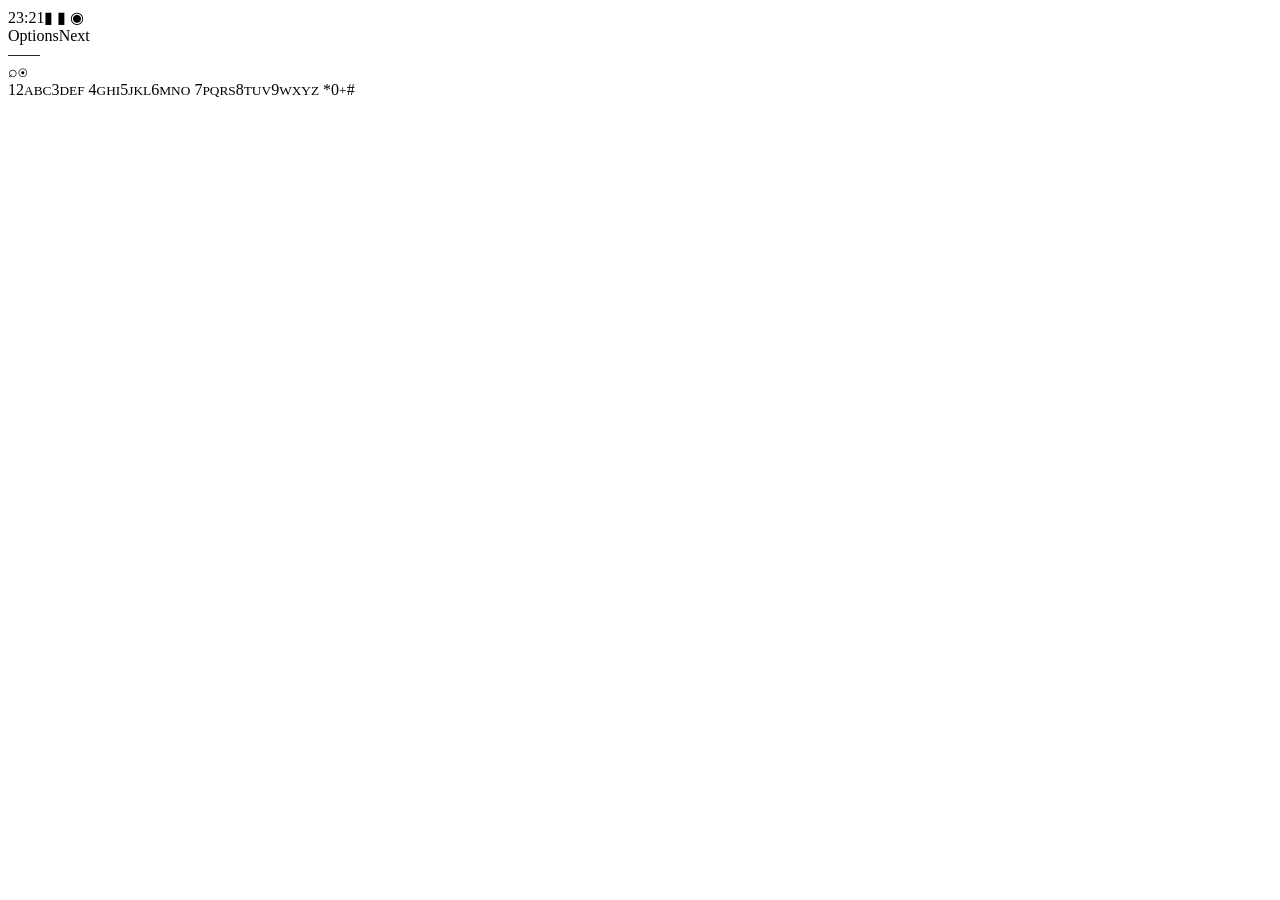
==== index.html @ 4cb45d7b "feat(qs): add standalone QIN S1 prototype entry point" ====
<!doctype html>
<html lang="en" data-theme="android17">
<head>
  <meta charset="utf-8">
  <meta name="viewport" content="width=device-width,initial-scale=1,maximum-scale=1,user-scalable=no">
  <meta name="theme-color" content="#151b18">
  <title>QIN S1 Quick Settings</title>
  <link rel="stylesheet" href="src/themes/base.css">
  <link rel="stylesheet" href="src/themes/android17.css">
  <link rel="stylesheet" href="src/themes/oneui8.css">
  <link rel="stylesheet" href="src/themes/nothingos5.css">
</head>
<body class="single-view">
  <main class="device" aria-label="QIN S1 Quick Settings prototype">
    <section class="screen" id="screen" aria-label="Quick Settings" tabindex="-1">
      <header class="status-row"><span>23:21</span><span class="status-icons">▮ ▮ ◉</span></header>
      <div id="qs-root" class="qs-root"></div>
      <footer class="softkey-hints"><span>Options</span><span>Next</span></footer>
    </section>
    <section class="keypad" aria-label="QIN S1 keypad">
      <div class="soft-row"><span class="soft-key">—</span><span class="nav-ring"><i></i></span><span class="soft-key">—</span></div>
      <div class="call-row"><span>⌕</span><span>◉</span></div>
      <div class="number-grid" aria-hidden="true">
        <span>1<small></small></span><span>2<small>ABC</small></span><span>3<small>DEF</small></span>
        <span>4<small>GHI</small></span><span>5<small>JKL</small></span><span>6<small>MNO</small></span>
        <span>7<small>PQRS</small></span><span>8<small>TUV</small></span><span>9<small>WXYZ</small></span>
        <span>*<small></small></span><span>0<small>+</small></span><span>#<small></small></span>
      </div>
    </section>
  </main>
  <script type="module" src="src/app.js"></script>
</body>
</html>
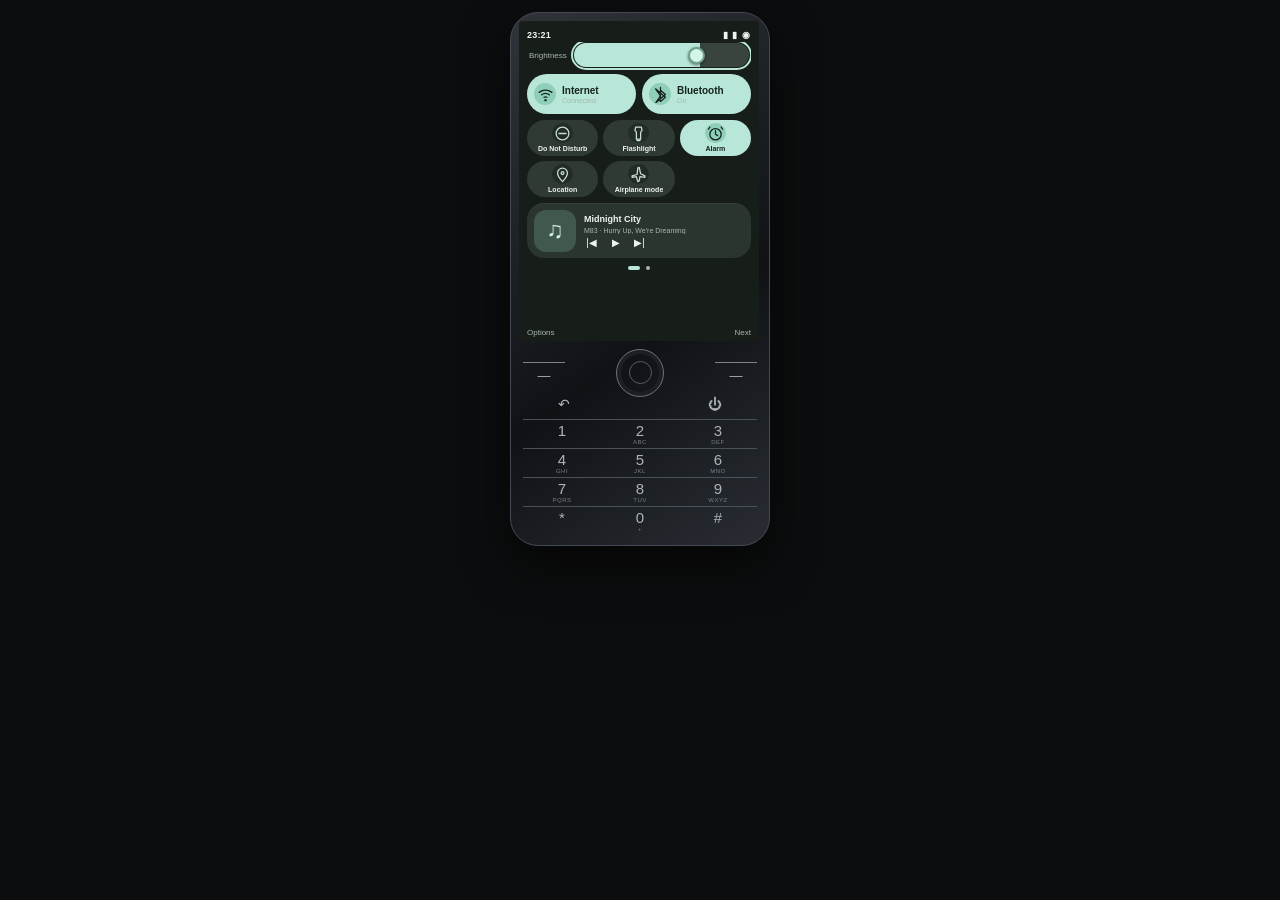
==== commit 86053ef6: "fix(qs): label keypad back and end keys" ====
--- a/index.html
+++ b/index.html
@@ -19,7 +19,7 @@
     </section>
     <section class="keypad" aria-label="QIN S1 keypad">
       <div class="soft-row"><span class="soft-key">—</span><span class="nav-ring"><i></i></span><span class="soft-key">—</span></div>
-      <div class="call-row"><span>⌕</span><span>◉</span></div>
+      <div class="call-row"><span class="back-key" aria-label="Back">↶</span><span class="end-key" aria-label="End">⏻</span></div>
       <div class="number-grid" aria-hidden="true">
         <span>1<small></small></span><span>2<small>ABC</small></span><span>3<small>DEF</small></span>
         <span>4<small>GHI</small></span><span>5<small>JKL</small></span><span>6<small>MNO</small></span>
--- a/src/themes/base.css
+++ b/src/themes/base.css
@@ -0,0 +1,58 @@
+*{box-sizing:border-box}
+html,body{margin:0;min-height:100%;background:#0c0d0e;color:var(--text);font-family:Arial,sans-serif}
+body{display:grid;place-items:center;padding:12px}
+.device{width:260px;padding:8px;border-radius:28px;background:linear-gradient(145deg,#30343a,#101216 60%,#292d33);box-shadow:0 18px 48px #0009;border:1px solid #444a52}
+.screen{width:240px;height:320px;overflow:hidden;position:relative;background:var(--bg);color:var(--text);border-radius:3px;display:flex;flex-direction:column;padding:7px 8px 19px}
+.status-row{height:14px;flex:0 0 14px;display:flex;justify-content:space-between;align-items:center;font-size:9px;font-weight:700;letter-spacing:.2px}
+.status-icons{letter-spacing:1px}
+.qs-root{min-height:0;flex:1;overflow:hidden;position:relative}
+.qs-page{height:100%;display:flex;flex-direction:column;gap:6px;min-height:0}
+.softkey-hints{position:absolute;bottom:4px;left:8px;right:8px;display:flex;justify-content:space-between;font-size:8px;color:var(--muted);pointer-events:none}
+.tile{min-width:0;min-height:0;border:0;color:var(--text);background:var(--tile);border-radius:var(--tile-radius);display:flex;align-items:center;justify-content:flex-start;gap:6px;padding:5px 7px;font:inherit;text-align:left;outline:0}
+.tile-icon{width:22px;height:22px;flex:0 0 22px;display:grid;place-items:center;border-radius:50%;background:var(--icon-bg);color:var(--icon);font-size:16px;font-weight:700}
+.tile-icon svg{width:17px;height:17px}
+.tile-copy{min-width:0;display:flex;flex-direction:column;gap:1px}
+.tile-copy b{font-size:10px;line-height:1.1;font-weight:700;white-space:nowrap;overflow:hidden;text-overflow:ellipsis}
+.tile-copy small{font-size:7px;color:var(--muted);white-space:nowrap}
+.wide-tiles{display:grid;grid-template-columns:1fr 1fr;gap:6px;height:40px;flex:0 0 40px}
+.tile-wide{height:40px}
+.tile-grid{display:grid;grid-template-columns:repeat(3,minmax(0,1fr));grid-template-rows:repeat(2,36px);gap:5px;flex:0 0 77px}
+.tile-grid .tile{padding:4px 5px;gap:4px}
+.tile-grid .tile-icon{width:20px;height:20px;flex-basis:20px;font-size:14px}
+.tile-grid .tile-copy b{font-size:8px}
+.tile.is-active{background:var(--tile-active);color:var(--active-text)}
+.tile.is-active .tile-icon{background:var(--active-icon-bg);color:var(--active-icon)}
+.is-focused{outline:2px solid var(--focus)!important;outline-offset:1px;position:relative;z-index:2}
+.slider-wrap{display:flex;align-items:center;gap:7px;min-height:26px;flex:0 0 26px;padding:0 2px}
+.slider-label{font-size:8px;color:var(--muted);width:42px;flex:0 0 42px;white-space:nowrap}
+.slider-wrap input{width:100%;min-width:0;height:18px;margin:0;appearance:none;background:var(--slider-track);border-radius:99px;outline:none}
+.slider-wrap input::-webkit-slider-thumb{appearance:none;width:17px;height:17px;border-radius:50%;background:var(--slider-thumb);border:2px solid var(--slider-thumb-border);box-shadow:0 1px 3px #0008}
+.slider-wrap input::-moz-range-thumb{width:13px;height:13px;border-radius:50%;background:var(--slider-thumb);border:2px solid var(--slider-thumb-border)}
+.media-card{min-height:0;flex:1;display:flex;align-items:center;gap:8px;padding:7px;background:var(--media-bg);border-radius:var(--card-radius);outline:0}
+.media-card.is-compact{flex:1;min-height:46px;max-height:55px}
+.album-art{width:42px;height:42px;flex:0 0 42px;display:grid;place-items:center;border-radius:var(--art-radius);background:var(--art-bg);color:var(--art-color);font-size:23px;font-weight:700}
+.media-info{min-width:0;flex:1;display:flex;flex-direction:column;gap:3px}
+.media-info b{font-size:9px;white-space:nowrap;overflow:hidden;text-overflow:ellipsis}
+.media-info small{font-size:7px;color:var(--muted);white-space:nowrap;overflow:hidden;text-overflow:ellipsis}
+.media-controls{display:flex;gap:9px;align-items:center}
+.media-controls button{padding:0;border:0;background:none;color:var(--text);font-size:10px;min-width:15px}
+.page-dots{height:8px;flex:0 0 8px;display:flex;justify-content:center;align-items:center;gap:6px}
+.page-dots i{width:4px;height:4px;border-radius:50%;background:var(--muted)}
+.page-dots i.is-current{width:12px;border-radius:6px;background:var(--focus)}
+.notifications-row{padding:7px 8px;background:var(--media-bg);border-radius:var(--card-radius);display:flex;flex-direction:column;gap:7px;outline:0}
+.notifications-row>b{font-size:9px;letter-spacing:.5px}
+.notification-icons{display:flex;justify-content:space-between}
+.notification-icons i{width:23px;height:23px;border-radius:50%;display:grid;place-items:center;background:var(--icon-bg);color:var(--icon);font-style:normal;font-size:10px}
+.page-1 .media-card{flex:0 0 92px}
+.page-1 .slider-wrap{flex:0 0 30px}
+.page-1 .page-dots{margin-top:auto}
+.keypad{padding:8px 4px 2px;color:#aeb3ba}
+.soft-row{height:47px;display:flex;align-items:center;justify-content:space-between}
+.soft-key{width:42px;text-align:center;border-top:1px solid #7b828b;padding-top:5px;font-size:13px}
+.nav-ring{width:48px;height:48px;border:1px solid #6e747d;border-radius:50%;display:grid;place-items:center;box-shadow:inset 0 0 0 4px #1c2026}
+.nav-ring i{width:23px;height:23px;border:1px solid #555d67;border-radius:50%}
+.call-row{height:23px;display:flex;justify-content:space-between;padding:0 35px;font-size:14px}
+.number-grid{display:grid;grid-template-columns:repeat(3,1fr);text-align:center}
+.number-grid>span{height:29px;border-top:1px solid #4b5159;padding-top:2px;font-size:15px}
+.number-grid small{display:block;font-size:6px;color:#777f89;letter-spacing:.5px}
+@media(max-height:500px){body{padding:4px}.device{transform:scale(.88);transform-origin:center}}
--- a/src/themes/android17.css
+++ b/src/themes/android17.css
@@ -0,0 +1,7 @@
+html[data-theme="android17"]{--bg:#171d19;--text:#eef5ef;--muted:#a8b8ae;--tile:#303a34;--tile-active:#b8e6d8;--active-text:#14231c;--icon-bg:#222c26;--icon:#c6ded2;--active-icon-bg:#8fcfba;--active-icon:#13231c;--focus:#b8e6d8;--slider-track:linear-gradient(90deg,#b8e6d8 0 72%,#38443c 72%);--slider-thumb:#d2f5e8;--slider-thumb-border:#709f8b;--media-bg:#29352e;--card-radius:17px;--tile-radius:24px;--art-radius:12px;--art-bg:#41594d;--art-color:#d3f5e6}
+html[data-theme="android17"] .slider-wrap:not(.is-vertical) input{height:24px;border-radius:99px}
+html[data-theme="android17"] .slider-wrap:not(.is-vertical) .slider-label{width:38px;flex-basis:38px}
+html[data-theme="android17"] .tile-grid .tile{border-radius:50px;justify-content:center;flex-direction:column;gap:2px;padding:2px}
+html[data-theme="android17"] .tile-grid .tile-icon{width:21px;height:21px}
+html[data-theme="android17"] .tile-grid .tile-copy b{font-size:7px}
+html[data-theme="android17"] .media-card{box-shadow:inset 0 1px #ffffff0c}
--- a/src/themes/oneui8.css
+++ b/src/themes/oneui8.css
@@ -0,0 +1,10 @@
+html[data-theme="oneui8"]{--bg:#0b1424;--text:#f0f5ff;--muted:#9aacc7;--tile:#1a2b43;--tile-active:#b5dcff;--active-text:#0d233c;--icon-bg:#2d4868;--icon:#dceeff;--active-icon-bg:#8fc9ff;--active-icon:#0c2945;--focus:#80c5ff;--slider-track:linear-gradient(90deg,#a8d7ff 0 72%,#2b405a 72%);--slider-thumb:#d7efff;--slider-thumb-border:#79b9f0;--media-bg:#172840;--card-radius:20px;--tile-radius:15px;--art-radius:14px;--art-bg:#2a527a;--art-color:#d8edff}
+html[data-theme="oneui8"] .qs-page{padding:4px 3px 2px;background:#102039;border-radius:23px;gap:5px}
+html[data-theme="oneui8"] .wide-tiles .tile{border-radius:24px;background:#233b58}
+html[data-theme="oneui8"] .tile-icon{width:24px;height:24px;flex-basis:24px;border-radius:50%;background:#416587}
+html[data-theme="oneui8"] .tile.is-active .tile-icon{background:#d4ecff}
+html[data-theme="oneui8"] .tile-grid{grid-template-rows:repeat(2,34px);gap:5px}
+html[data-theme="oneui8"] .tile-grid .tile{justify-content:center;flex-direction:column;gap:1px;padding:2px}
+html[data-theme="oneui8"] .tile-grid .tile-icon{width:22px;height:22px;flex-basis:22px}
+html[data-theme="oneui8"] .slider-wrap{padding:0 5px}
+html[data-theme="oneui8"] .media-card{border-radius:18px}
--- a/src/themes/nothingos5.css
+++ b/src/themes/nothingos5.css
@@ -0,0 +1,25 @@
+@font-face{font-family:QinDot;src:url("[data-uri]") format("woff2");font-display:swap}
+html[data-theme="nothingos5"]{--bg:#000;--text:#fff;--muted:#fff;--tile:#000;--tile-active:#fff;--active-text:#000;--icon-bg:#000;--icon:#fff;--active-icon-bg:#000;--active-icon:#fff;--focus:#e32636;--slider-track:#000;--slider-thumb:#fff;--slider-thumb-border:#e32636;--media-bg:#000;--card-radius:10px;--tile-radius:8px;--art-radius:4px;--art-bg:#000;--art-color:#e32636;font-family:QinDot,monospace}
+html[data-theme="nothingos5"] body,html[data-theme="nothingos5"] .screen,html[data-theme="nothingos5"] .qs-root{font-family:QinDot,monospace}
+html[data-theme="nothingos5"] .status-row,html[data-theme="nothingos5"] .tile-copy b,html[data-theme="nothingos5"] .notifications-row>b{letter-spacing:.6px;font-weight:700}
+html[data-theme="nothingos5"] .tile{border:1px solid #fff;background:#000}
+html[data-theme="nothingos5"] .tile-icon{border:1px dotted #fff;background:#000;border-radius:50%;font-family:monospace}
+html[data-theme="nothingos5"] .tile.is-active{border-color:#e32636;background:#000}
+html[data-theme="nothingos5"] .tile.is-active .tile-icon{color:#e32636;border-color:#e32636}
+html[data-theme="nothingos5"] .wide-tiles .tile{border-radius:6px}
+html[data-theme="nothingos5"] .tile-grid .tile{flex-direction:column;justify-content:center;gap:2px;border-radius:6px}
+html[data-theme="nothingos5"] .tile-grid .tile-icon{width:20px;height:20px;flex-basis:20px;border-radius:50%;font-size:13px}
+html[data-theme="nothingos5"] .media-card{border:1px solid #fff;border-radius:7px}
+html[data-theme="nothingos5"] .album-art{background-color:#000;background-image:radial-gradient(#fff 1px,transparent 1px);background-size:4px 4px;border:1px solid #fff}
+html[data-theme="nothingos5"] .media-info b,html[data-theme="nothingos5"] .notifications-row>b{font-family:QinDot,monospace}
+html[data-theme="nothingos5"] .slider-wrap input{height:16px;background:radial-gradient(circle,#fff 1px,transparent 1.4px) 0 0/5px 5px,#000;border-radius:0}
+html[data-theme="nothingos5"] .slider-wrap input::-webkit-slider-thumb{width:13px;height:20px;border-radius:2px;background:#fff;border:1px solid #e32636}
+html[data-theme="nothingos5"] .notifications-row{border:1px solid #fff;border-radius:7px}
+html[data-theme="nothingos5"] .notification-icons i{background:#000;border:1px solid #fff;color:#fff}
+html[data-theme="nothingos5"] .notification-icons i:first-child{color:#e32636;border-color:#e32636}
+html[data-theme="nothingos5"] .page-1{display:grid;grid-template-columns:1fr 1fr;grid-template-rows:92px 1fr 58px 8px;gap:6px}
+html[data-theme="nothingos5"] .page-1 .media-card{grid-column:1 / -1;min-height:0}
+html[data-theme="nothingos5"] .page-1 .slider-wrap{height:100%;min-height:0;flex:1;flex-direction:column;justify-content:center;gap:5px;padding:4px 0}
+html[data-theme="nothingos5"] .page-1 .slider-label{width:auto;flex:0 0 auto;font-size:7px}
+html[data-theme="nothingos5"] .page-1 .slider-wrap input{width:104px;height:17px;transform:rotate(-90deg);transform-origin:center;flex:0 0 104px;background:radial-gradient(circle,#fff 1px,transparent 1.4px) 0 0/5px 5px,#000}
+html[data-theme="nothingos5"] .page-1 .notifications-row{grid-column:1 / -1}
